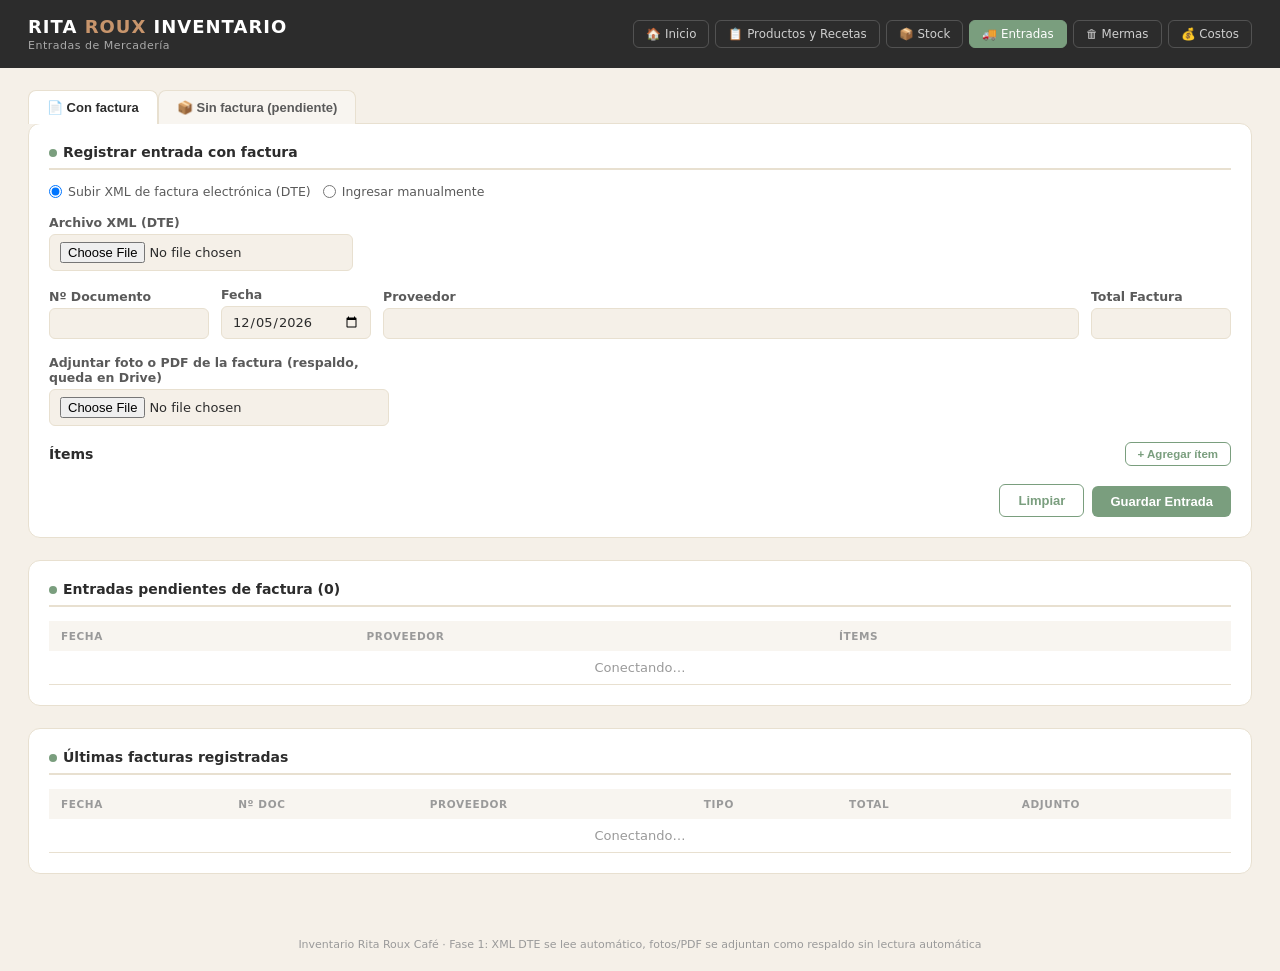
==== entradas.html @ f238949b "Add files via upload" ====
<!DOCTYPE html>
<html lang="es">
<head>
<meta charset="UTF-8">
<meta name="viewport" content="width=device-width, initial-scale=1.0">
<title>Entradas de Mercadería — Inventario Rita Roux</title>
<link rel="stylesheet" href="theme.css">
<style>
  .tabbtn { padding: 9px 18px; border-radius: 8px 8px 0 0; border: 1px solid var(--border); border-bottom: none; background: #f8f5f0; color: var(--mid); font-weight: 600; font-size: 13px; cursor: pointer; }
  .tabbtn.active { background: var(--card); color: var(--dark); }
  .item-row { display: flex; gap: 10px; align-items: flex-end; margin-bottom: 8px; flex-wrap: wrap; }
  .sin-match { background: #fff8e1; }
</style>
</head>
<body>

<header class="app-header">
  <div>
    <div class="logo">Rita <span>Roux</span> Inventario</div>
    <div class="subtitle">Entradas de Mercadería</div>
  </div>
  <div class="nav">
    <a href="inicio.html">🏠 Inicio</a>
    <a href="productos-recetas.html">📋 Productos y Recetas</a>
    <a href="stock.html">📦 Stock</a>
    <a href="entradas.html" class="cur">🚚 Entradas</a>
    <a href="mermas.html">🗑 Mermas</a>
    <a href="costos.html">💰 Costos</a>
  </div>
</header>

<div class="container">

  <div class="row" style="gap:0;margin-bottom:-1px">
    <button class="tabbtn active" id="tab-factura" onclick="cambiarTab('factura')">📄 Con factura</button>
    <button class="tabbtn" id="tab-pendiente" onclick="cambiarTab('pendiente')">📦 Sin factura (pendiente)</button>
  </div>

  <!-- ═══ CON FACTURA ═══ -->
  <div class="panel" id="panel-factura">
    <div class="panel-title"><span><span class="dot"></span><span id="titulo-factura">Registrar entrada con factura</span></span></div>

    <div class="info-box" id="info-asociando" style="display:none">
      Asociando factura a una entrada pendiente ya registrada — el stock de estos ítems <b>ya está sumado</b>, esto solo guarda el documento y corrige el costo si cambió.
    </div>

    <div class="row" style="margin-bottom:16px">
      <label style="display:flex;align-items:center;gap:6px;font-weight:400"><input type="radio" name="modoFactura" value="xml" checked onchange="cambiarModoFactura()" style="width:auto"> Subir XML de factura electrónica (DTE)</label>
      <label style="display:flex;align-items:center;gap:6px;font-weight:400"><input type="radio" name="modoFactura" value="manual" onchange="cambiarModoFactura()" style="width:auto"> Ingresar manualmente</label>
    </div>

    <div id="bloque-xml" class="row" style="margin-bottom:16px">
      <div class="field"><label>Archivo XML (DTE)</label><input type="file" id="f-xml" accept=".xml" onchange="onXmlSeleccionado(event)"></div>
      <span id="xml-status" style="font-size:12px;color:var(--mid)"></span>
    </div>

    <div class="row" style="margin-bottom:16px">
      <div class="field" style="width:160px"><label>Nº Documento</label><input type="text" id="f-numdoc"></div>
      <div class="field" style="width:150px"><label>Fecha</label><input type="date" id="f-fecha"></div>
      <div class="field" style="flex:1;min-width:200px"><label>Proveedor</label><input type="text" id="f-proveedor"></div>
      <div class="field" style="width:140px"><label>Total Factura</label><input type="number" id="f-total"></div>
    </div>

    <div class="field" id="bloque-adjunto" style="margin-bottom:16px;max-width:340px">
      <label>Adjuntar foto o PDF de la factura (respaldo, queda en Drive)</label>
      <input type="file" id="f-adjunto" accept="image/*,.pdf">
    </div>

    <div class="panel-title" style="border:none;padding:0;margin-bottom:10px">
      <span>Ítems</span>
      <button class="btn btn-sm btn-outline" onclick="agregarFilaFactura()">+ Agregar ítem</button>
    </div>
    <div id="filas-factura"></div>

    <div class="info-box warn" id="warn-sin-match" style="display:none">⚠ Hay ítems sin un ingrediente del sistema seleccionado (resaltados) — revísalos antes de guardar; si no existe el ingrediente, créalo primero en Productos y Recetas.</div>

    <div class="row" style="margin-top:18px;justify-content:flex-end;gap:8px">
      <button class="btn-outline btn" onclick="limpiarFormularioFactura()">Limpiar</button>
      <button class="btn" id="btn-guardar-factura" onclick="guardarFactura()">Guardar Entrada</button>
    </div>
  </div>

  <!-- ═══ SIN FACTURA / PENDIENTE ═══ -->
  <div class="panel" id="panel-pendiente" style="display:none">
    <div class="panel-title"><span><span class="dot"></span>Mercadería sin factura todavía</span></div>
    <div class="info-box">El stock se suma de inmediato. Cuando llegue la factura real, vuelve aquí abajo y usa "Asociar factura" en la lista de pendientes.</div>
    <div class="row" style="margin-bottom:16px">
      <div class="field" style="width:150px"><label>Fecha</label><input type="date" id="p-fecha"></div>
      <div class="field" style="flex:1;min-width:200px"><label>Proveedor (si se sabe)</label><input type="text" id="p-proveedor"></div>
    </div>
    <div class="panel-title" style="border:none;padding:0;margin-bottom:10px">
      <span>Ítems recibidos</span>
      <button class="btn btn-sm btn-outline" onclick="agregarFilaPendiente()">+ Agregar ítem</button>
    </div>
    <div id="filas-pendiente"></div>
    <div class="row" style="margin-top:18px;justify-content:flex-end">
      <button class="btn" onclick="guardarPendiente()">Registrar Entrada Pendiente</button>
    </div>
  </div>

  <div class="panel">
    <div class="panel-title"><span><span class="dot"></span>Entradas pendientes de factura (<span id="cnt-pend">0</span>)</span></div>
    <div class="tbl-wrap">
      <table class="tbl">
        <thead><tr><th>Fecha</th><th>Proveedor</th><th>Ítems</th><th></th></tr></thead>
        <tbody id="tbody-pend"><tr><td colspan="4" class="empty">Conectando…</td></tr></tbody>
      </table>
    </div>
  </div>

  <div class="panel">
    <div class="panel-title"><span><span class="dot"></span>Últimas facturas registradas</span></div>
    <div class="tbl-wrap">
      <table class="tbl">
        <thead><tr><th>Fecha</th><th>Nº Doc</th><th>Proveedor</th><th>Tipo</th><th class="num">Total</th><th>Adjunto</th></tr></thead>
        <tbody id="tbody-fact"><tr><td colspan="6" class="empty">Conectando…</td></tr></tbody>
      </table>
    </div>
  </div>
</div>

<datalist id="dl-ingredientes"></datalist>
<footer class="app-footer">Inventario Rita Roux Café · Fase 1: XML DTE se lee automático, fotos/PDF se adjuntan como respaldo sin lectura automática</footer>

<script src="gsheets.js"></script>
<script>
let INGREDIENTES = {};
let PENDIENTES = [];
let asociandoFila = null; // fila de EntradasPendientes que se está resolviendo (o null = entrada nueva)

window.addEventListener('DOMContentLoaded', () => {
  document.getElementById('f-fecha').value = new Date().toISOString().slice(0, 10);
  document.getElementById('p-fecha').value = new Date().toISOString().slice(0, 10);
  gsInit(onAuth);
});

async function onAuth() {
  await invInitSheet();
  INGREDIENTES = await invCargarIngredientes();
  llenarDatalist();
  agregarFilaFactura();
  agregarFilaPendiente();
  await cargarListas();
}

function llenarDatalist() {
  document.getElementById('dl-ingredientes').innerHTML = Object.values(INGREDIENTES).map(i => `<option value="${i.id}">${i.id} — ${i.nombre}</option>`).join('');
}

function cambiarTab(tab) {
  document.getElementById('panel-factura').style.display = tab === 'factura' ? 'block' : 'none';
  document.getElementById('panel-pendiente').style.display = tab === 'pendiente' ? 'block' : 'none';
  document.getElementById('tab-factura').classList.toggle('active', tab === 'factura');
  document.getElementById('tab-pendiente').classList.toggle('active', tab === 'pendiente');
}

function cambiarModoFactura() {
  const modo = document.querySelector('input[name=modoFactura]:checked').value;
  document.getElementById('bloque-xml').style.display = modo === 'xml' ? 'flex' : 'none';
}

// ─── Filas de ítems (factura) ────────────────────────────────────────────────
function agregarFilaFactura(item) {
  const div = document.createElement('div');
  div.className = 'item-row' + (item && item.sinMatch ? ' sin-match' : '');
  div.innerHTML = `
    <div class="field" style="width:150px"><label>Id Ingrediente</label><input class="it-id" list="dl-ingredientes" value="${item ? item.idIngrediente || '' : ''}" onchange="this.closest('.item-row').classList.remove('sin-match')"></div>
    <div class="field" style="flex:1;min-width:160px"><label>Nombre (factura)</label><input class="it-name" value="${item ? item.nombre || '' : ''}"></div>
    <div class="field" style="width:90px"><label>Cantidad</label><input class="it-qty" type="number" value="${item ? item.cantidad || '' : ''}"></div>
    <div class="field" style="width:75px"><label>Unidad</label><input class="it-unit" value="${item ? item.unidad || '' : ''}"></div>
    <div class="field" style="width:120px"><label>Costo Unitario</label><input class="it-costo" type="number" value="${item ? item.costoUnitario || '' : ''}"></div>
    <span class="tag-del" onclick="this.closest('.item-row').remove()">✕</span>
  `;
  document.getElementById('filas-factura').appendChild(div);
}

function agregarFilaPendiente(item) {
  const div = document.createElement('div');
  div.className = 'item-row';
  div.innerHTML = `
    <div class="field" style="width:150px"><label>Id Ingrediente</label><input class="pi-id" list="dl-ingredientes" value="${item ? item.idIngrediente || '' : ''}"></div>
    <div class="field" style="width:90px"><label>Cantidad</label><input class="pi-qty" type="number" value="${item ? item.cantidad || '' : ''}"></div>
    <div class="field" style="width:75px"><label>Unidad</label><input class="pi-unit" value="${item ? item.unidad || '' : ''}"></div>
    <div class="field" style="width:120px"><label>Costo estimado</label><input class="pi-costo" type="number" value="${item ? item.costoUnitario || '' : ''}"></div>
    <span class="tag-del" onclick="this.closest('.item-row').remove()">✕</span>
  `;
  document.getElementById('filas-pendiente').appendChild(div);
}

// ─── Lectura de XML DTE (factura electrónica chilena) ────────────────────────
function sugerirIngrediente(nombreProveedor) {
  const n = (nombreProveedor || '').toLowerCase().trim();
  if (!n) return null;
  for (const ing of Object.values(INGREDIENTES)) {
    const ni = ing.nombre.toLowerCase();
    if (n.includes(ni) || ni.includes(n)) return ing;
  }
  return null;
}

function parseDTE(xmlText) {
  const doc = new DOMParser().parseFromString(xmlText, 'text/xml');
  if (doc.getElementsByTagName('parsererror').length) throw new Error('El archivo no es un XML válido.');
  const txt = (el, tag) => { const n = el.getElementsByTagName(tag)[0]; return n ? n.textContent.trim() : ''; };

  const emisor = doc.getElementsByTagName('Emisor')[0] || doc;
  const idDoc = doc.getElementsByTagName('IdDoc')[0] || doc;
  const totales = doc.getElementsByTagName('Totales')[0] || doc;
  const detalles = Array.from(doc.getElementsByTagName('Detalle'));

  if (!detalles.length) throw new Error('No se encontraron ítems (<Detalle>) en el XML. ¿Es un DTE de factura/boleta?');

  return {
    proveedor: txt(emisor, 'RznSoc') || txt(emisor, 'RznSocRecep') || '',
    numeroDocumento: txt(idDoc, 'Folio') || '',
    fecha: txt(idDoc, 'FchEmis') || '',
    total: parseFloat(txt(totales, 'MntTotal')) || 0,
    items: detalles.map(d => ({
      nombre: txt(d, 'NmbItem'),
      cantidad: parseFloat(String(txt(d, 'QtyItem')).replace(',', '.')) || 0,
      unidad: txt(d, 'UnmdItem') || '',
      costoUnitario: parseFloat(String(txt(d, 'PrcItem')).replace(',', '.')) || 0,
    })),
  };
}

function onXmlSeleccionado(ev) {
  const file = ev.target.files[0];
  if (!file) return;
  const status = document.getElementById('xml-status');
  status.textContent = 'Leyendo…';
  const reader = new FileReader();
  reader.onload = () => {
    try {
      const dte = parseDTE(reader.result);
      document.getElementById('f-proveedor').value = dte.proveedor;
      document.getElementById('f-numdoc').value = dte.numeroDocumento;
      if (dte.fecha) document.getElementById('f-fecha').value = dte.fecha.slice(0, 10);
      document.getElementById('f-total').value = dte.total;
      document.getElementById('filas-factura').innerHTML = '';
      dte.items.forEach(it => {
        const sugerido = sugerirIngrediente(it.nombre);
        agregarFilaFactura({ idIngrediente: sugerido ? sugerido.id : '', nombre: it.nombre, cantidad: it.cantidad, unidad: it.unidad || (sugerido ? sugerido.unidad : ''), costoUnitario: it.costoUnitario, sinMatch: !sugerido });
      });
      revisarSinMatch();
      status.textContent = `✓ ${dte.items.length} ítems leídos — revisa el ingrediente de cada fila antes de guardar.`;
    } catch (e) {
      status.textContent = '⚠ ' + e.message;
    }
  };
  reader.readAsText(file);
}

function revisarSinMatch() {
  const hay = document.querySelectorAll('#filas-factura .sin-match').length > 0;
  document.getElementById('warn-sin-match').style.display = hay ? 'block' : 'none';
}

function limpiarFormularioFactura() {
  asociandoFila = null;
  document.getElementById('info-asociando').style.display = 'none';
  document.getElementById('titulo-factura').textContent = 'Registrar entrada con factura';
  document.getElementById('f-numdoc').value = '';
  document.getElementById('f-proveedor').value = '';
  document.getElementById('f-total').value = '';
  document.getElementById('f-xml').value = '';
  document.getElementById('f-adjunto').value = '';
  document.getElementById('xml-status').textContent = '';
  document.getElementById('filas-factura').innerHTML = '';
  agregarFilaFactura();
}

// ─── Guardar entrada con factura ──────────────────────────────────────────────
async function guardarFactura() {
  const items = Array.from(document.querySelectorAll('#filas-factura .item-row')).map(row => ({
    idIngrediente: row.querySelector('.it-id').value.trim(),
    nombre: row.querySelector('.it-name').value.trim(),
    cantidad: parseFloat(row.querySelector('.it-qty').value) || 0,
    unidad: row.querySelector('.it-unit').value.trim(),
    costoUnitario: parseFloat(row.querySelector('.it-costo').value) || 0,
  })).filter(i => i.cantidad > 0);

  if (!items.length) { alert('Agrega al menos un ítem con cantidad.'); return; }
  if (items.some(i => !i.idIngrediente)) { alert('Todos los ítems necesitan un Id de Ingrediente del sistema. Si no existe, créalo primero en Productos y Recetas.'); return; }

  const btn = document.getElementById('btn-guardar-factura');
  btn.disabled = true; btn.textContent = 'Guardando…';
  try {
    let urlAdjunto = '';
    const file = document.getElementById('f-adjunto').files[0];
    if (file) {
      urlAdjunto = await gsDriveUpload(file, file.name, 'Inventario Rita Roux - Facturas', file.type) || '';
    }

    const modo = document.querySelector('input[name=modoFactura]:checked').value;
    const factura = {
      id: invNuevoId('FAC'),
      numeroDocumento: document.getElementById('f-numdoc').value.trim(),
      fecha: document.getElementById('f-fecha').value,
      proveedor: document.getElementById('f-proveedor').value.trim(),
      tipo: modo === 'xml' ? 'XML DTE' : 'Manual',
      total: parseFloat(document.getElementById('f-total').value) || 0,
      estado: 'Registrada',
      urlAdjunto,
      items,
    };
    await invAgregarFactura(factura);

    // Si NO se está asociando una entrada pendiente, esto es mercadería nueva:
    // hay que sumar el stock ahora. Si SÍ se está asociando, el stock ya se
    // sumó cuando se registró como pendiente — solo se guarda el documento.
    if (asociandoFila === null) {
      await invAgregarMovimientos(items.map(i => ({
        fecha: new Date().toISOString(), tipo: MOV.ENTRADA, idIngrediente: i.idIngrediente, nombreIngrediente: i.nombre,
        cantidad: Math.abs(i.cantidad), unidad: i.unidad, costoUnitario: i.costoUnitario,
        referencia: `Factura ${factura.numeroDocumento || factura.id}`, usuario: '', comentario: factura.proveedor,
      })));
    } else {
      await invResolverEntradaPendiente(asociandoFila, factura.id);
    }

    // Costo actual del ingrediente = último costo de compra registrado
    for (const i of items) {
      const ing = INGREDIENTES[i.idIngrediente];
      if (ing && i.costoUnitario) { ing.costoActual = i.costoUnitario; ing.proveedor = factura.proveedor || ing.proveedor; await invGuardarIngrediente(ing); }
    }

    limpiarFormularioFactura();
    await cargarListas();
    alert('Entrada registrada correctamente.');
  } catch (e) {
    alert('Error al guardar: ' + e.message);
  } finally {
    btn.disabled = false; btn.textContent = 'Guardar Entrada';
  }
}

// ─── Guardar entrada sin factura (pendiente) ─────────────────────────────────
async function guardarPendiente() {
  const items = Array.from(document.querySelectorAll('#filas-pendiente .item-row')).map(row => ({
    idIngrediente: row.querySelector('.pi-id').value.trim(),
    cantidad: parseFloat(row.querySelector('.pi-qty').value) || 0,
    unidad: row.querySelector('.pi-unit').value.trim(),
    costoUnitario: parseFloat(row.querySelector('.pi-costo').value) || 0,
  })).filter(i => i.idIngrediente && i.cantidad > 0);

  if (!items.length) { alert('Agrega al menos un ítem válido (ingrediente + cantidad).'); return; }

  const fecha = document.getElementById('p-fecha').value;
  const proveedor = document.getElementById('p-proveedor').value.trim();
  const id = invNuevoId('PEND');

  await invAgregarEntradaPendiente({ id, fecha, proveedor, items });
  await invAgregarMovimientos(items.map(i => ({
    fecha: new Date().toISOString(), tipo: MOV.ENTRADA, idIngrediente: i.idIngrediente,
    nombreIngrediente: (INGREDIENTES[i.idIngrediente] || {}).nombre || i.idIngrediente,
    cantidad: Math.abs(i.cantidad), unidad: i.unidad, costoUnitario: i.costoUnitario,
    referencia: `Pendiente factura ${id}`, usuario: '', comentario: proveedor,
  })));

  document.getElementById('filas-pendiente').innerHTML = '';
  agregarFilaPendiente();
  document.getElementById('p-proveedor').value = '';
  await cargarListas();
  alert('Entrada pendiente registrada — el stock ya quedó actualizado.');
}

function asociarFactura(fila) {
  const pend = PENDIENTES.find(p => p.fila === fila);
  if (!pend) return;
  asociandoFila = fila;
  cambiarTab('factura');
  document.getElementById('info-asociando').style.display = 'block';
  document.getElementById('titulo-factura').textContent = `Asociar factura a entrada pendiente del ${pend.fecha}`;
  document.getElementById('f-proveedor').value = pend.proveedor || '';
  document.getElementById('filas-factura').innerHTML = '';
  pend.items.forEach(i => agregarFilaFactura({ idIngrediente: i.idIngrediente, nombre: (INGREDIENTES[i.idIngrediente] || {}).nombre || '', cantidad: i.cantidad, unidad: i.unidad, costoUnitario: i.costoUnitario }));
  window.scrollTo({ top: 0, behavior: 'smooth' });
}

// ─── Listas (pendientes + facturas recientes) ────────────────────────────────
async function cargarListas() {
  PENDIENTES = (await invCargarEntradasPendientes()).filter(p => p.estado === 'Pendiente');
  document.getElementById('cnt-pend').textContent = PENDIENTES.length;
  document.getElementById('tbody-pend').innerHTML = PENDIENTES.map(p => `
    <tr>
      <td>${p.fecha}</td><td>${p.proveedor || '—'}</td>
      <td>${p.items.map(i => `${(INGREDIENTES[i.idIngrediente] || {}).nombre || i.idIngrediente} (${i.cantidad})`).join(', ')}</td>
      <td><button class="btn btn-sm" onclick="asociarFactura(${p.fila})">Asociar factura</button></td>
    </tr>`).join('') || '<tr><td colspan="4" class="empty">No hay entradas pendientes de factura.</td></tr>';

  const facturas = (await invCargarFacturas()).slice(-15).reverse();
  document.getElementById('tbody-fact').innerHTML = facturas.map(f => `
    <tr>
      <td>${f.fecha}</td><td>${f.numeroDocumento || '—'}</td><td>${f.proveedor}</td><td><span class="pill mid">${f.tipo}</span></td>
      <td class="num">$ ${Math.round(f.total).toLocaleString('es-CL')}</td>
      <td>${f.urlAdjunto ? `<a href="${f.urlAdjunto}" target="_blank">Ver</a>` : '—'}</td>
    </tr>`).join('') || '<tr><td colspan="6" class="empty">Sin facturas registradas todavía.</td></tr>';
}
</script>
</body>
</html>
---- theme.css ----
/* ════════════════════════════════════════════════════════
   Rita Roux — Inventario · Paleta compartida
   Misma identidad visual que Reportes Toteat (sage/cream)
   ════════════════════════════════════════════════════════ */
:root {
  --sage: #7a9e7e; --sage-dark: #5e7e62; --cream: #f5f0e8; --dark: #2c2c2c; --mid: #5a5a5a;
  --light: #9a9a9a; --card: #ffffff; --border: #e8e0d0;
  --green: #4caf7d; --yellow: #f0a500; --red: #e05252; --accent: #c8956c;
}

* { box-sizing: border-box; margin: 0; padding: 0; }

body { font-family: 'Segoe UI', system-ui, sans-serif; background: var(--cream); color: var(--dark); }

header.app-header {
  background: var(--dark); color: #fff; padding: 16px 28px;
  display: flex; align-items: center; justify-content: space-between; flex-wrap: wrap; gap: 10px;
}
.logo { font-size: 18px; font-weight: 700; letter-spacing: 1px; text-transform: uppercase; }
.logo span { color: var(--accent); }
.subtitle { font-size: 11px; color: #aaa; letter-spacing: .5px; margin-top: 2px; }

.nav { display: flex; gap: 6px; flex-wrap: wrap; }
.nav a { color: #cfcfcf; text-decoration: none; font-size: .74rem; border: 1px solid rgba(255,255,255,.18); padding: 6px 12px; border-radius: 6px; white-space: nowrap; }
.nav a:hover { background: rgba(255,255,255,.08); }
.nav a.cur { background: var(--sage); color: #fff; border-color: var(--sage); }

.container { max-width: 1340px; margin: 0 auto; padding: 22px 28px; }

.cards { display: grid; grid-template-columns: repeat(auto-fit, minmax(170px,1fr)); gap: 14px; margin-bottom: 24px; }
.card { background: var(--card); border: 1px solid var(--border); border-radius: 12px; padding: 18px; box-shadow: 0 1px 4px rgba(0,0,0,.04); }
.card .label { font-size: 11px; text-transform: uppercase; letter-spacing: .8px; color: var(--light); margin-bottom: 6px; }
.card .value { font-size: 22px; font-weight: 700; }
.card .sub { font-size: 11px; color: var(--light); margin-top: 4px; }
.card.warn { border-left: 4px solid var(--yellow); }
.card.bad  { border-left: 4px solid var(--red); }
.card.good { border-left: 4px solid var(--green); }
.card.accent { border-left: 4px solid var(--sage); }

.panel { background: var(--card); border: 1px solid var(--border); border-radius: 12px; padding: 20px; margin-bottom: 22px; }
.panel-title { font-size: 14px; font-weight: 700; margin-bottom: 14px; padding-bottom: 8px; border-bottom: 2px solid var(--border); display: flex; align-items: center; justify-content: space-between; gap: 10px; flex-wrap: wrap; }
.panel-title .dot { width: 8px; height: 8px; border-radius: 50%; background: var(--sage); display: inline-block; margin-right: 6px; }

table.tbl { width: 100%; border-collapse: collapse; font-size: 13px; }
.tbl thead th { background: #f8f5f0; text-align: left; padding: 9px 12px; font-size: 10.5px; text-transform: uppercase; letter-spacing: .6px; color: var(--light); white-space: nowrap; }
.tbl tbody td { padding: 9px 12px; border-bottom: 1px solid var(--border); vertical-align: middle; }
.tbl tbody tr:hover { background: #faf7f2; }
.num { text-align: right; font-variant-numeric: tabular-nums; }
.tbl-wrap { overflow-x: auto; }

.btn { background: var(--sage); color: #fff; border: none; border-radius: 6px; padding: 8px 18px; font-size: 13px; font-weight: 600; cursor: pointer; }
.btn:hover { background: var(--sage-dark); }
.btn:disabled { background: #ccc; cursor: not-allowed; }
.btn-sm { font-size: 11.5px; padding: 5px 12px; }
.btn-outline { background: transparent; color: var(--sage); border: 1px solid var(--sage); }
.btn-outline:hover { background: #f0f5f0; }
.btn-danger { background: var(--red); }
.btn-danger:hover { background: #c03d3d; }

input, select, textarea {
  border: 1px solid var(--border); border-radius: 6px; padding: 7px 10px;
  font-size: 13px; color: var(--dark); background: var(--cream); font-family: inherit;
}
label { font-size: 12.5px; color: var(--mid); font-weight: 600; }
.field { display: flex; flex-direction: column; gap: 4px; }
.row { display: flex; gap: 12px; flex-wrap: wrap; align-items: flex-end; }

.pill { display: inline-block; padding: 2px 9px; border-radius: 10px; font-size: 11px; font-weight: 700; white-space: nowrap; }
.pill.ok   { background: #e8f5ee; color: #2e7d52; }
.pill.warn { background: #fff8e1; color: #b07a00; }
.pill.bad  { background: #fdecea; color: #b03030; }
.pill.mid  { background: #eef0f3; color: #555; }

.modal-overlay { display: none; position: fixed; inset: 0; background: rgba(0,0,0,.45); z-index: 1000; align-items: center; justify-content: center; padding: 20px; }
.modal-overlay.open { display: flex; }
.modal { background: #fff; border-radius: 16px; max-width: 640px; width: 100%; max-height: 88vh; overflow-y: auto; box-shadow: 0 20px 60px rgba(0,0,0,.2); }
.modal.wide { max-width: 880px; }
.modal-header { padding: 18px 22px 14px; border-bottom: 1px solid var(--border); display: flex; justify-content: space-between; align-items: flex-start; position: sticky; top: 0; background: #fff; z-index: 1; }
.modal-header h3 { font-size: 16px; font-weight: 700; }
.modal-body { padding: 18px 22px; }
.close-btn { background: none; border: none; font-size: 22px; cursor: pointer; color: var(--light); }

.info-box { background: #fff; border: 1px solid var(--border); border-radius: 10px; padding: 12px 16px; margin-bottom: 18px; font-size: .78rem; color: var(--mid); line-height: 1.6; }
.info-box b { color: var(--dark); }
.info-box.warn { background: #fff8e1; border-color: #f0d98a; }

.toast { position: fixed; bottom: 20px; right: 20px; background: var(--dark); color: #fff; padding: 12px 18px; border-radius: 8px; font-size: 13px; z-index: 2000; box-shadow: 0 6px 20px rgba(0,0,0,.2); max-width: 360px; }

footer.app-footer { text-align: center; padding: 20px; font-size: 11px; color: var(--light); }

.empty { text-align: center; padding: 24px; color: var(--light); font-size: 13px; }
.tag-del { color: var(--red); cursor: pointer; font-size: 13px; }
.tag-del:hover { text-decoration: underline; }
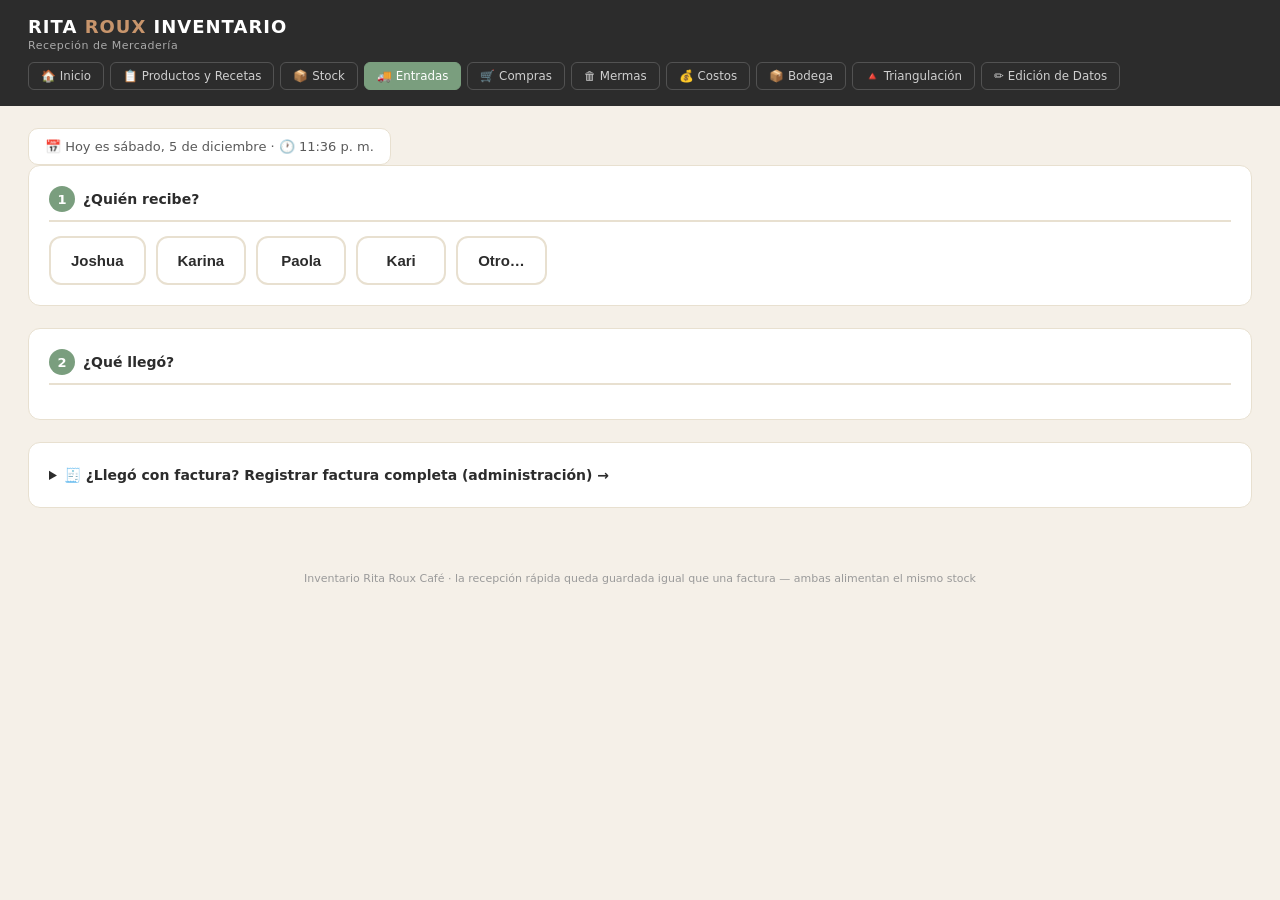
==== commit 22f5bc11: "Add files via upload Actualización general del sistema" ====
--- a/entradas.html
+++ b/entradas.html
@@ -3,13 +3,16 @@
 <head>
 <meta charset="UTF-8">
 <meta name="viewport" content="width=device-width, initial-scale=1.0">
-<title>Entradas de Mercadería — Inventario Rita Roux</title>
+<title>Recepción de Mercadería — Inventario Rita Roux</title>
 <link rel="stylesheet" href="theme.css">
 <style>
   .tabbtn { padding: 9px 18px; border-radius: 8px 8px 0 0; border: 1px solid var(--border); border-bottom: none; background: #f8f5f0; color: var(--mid); font-weight: 600; font-size: 13px; cursor: pointer; }
   .tabbtn.active { background: var(--card); color: var(--dark); }
   .item-row { display: flex; gap: 10px; align-items: flex-end; margin-bottom: 8px; flex-wrap: wrap; }
   .sin-match { background: #fff8e1; }
+  details.panel summary { cursor: pointer; font-weight: 700; font-size: 14px; padding: 4px 0; }
+  details.panel summary::-webkit-details-marker { color: var(--sage); }
+  .paso-num { display: inline-flex; align-items: center; justify-content: center; width: 26px; height: 26px; border-radius: 50%; background: var(--sage); color: #fff; font-size: 13px; font-weight: 700; margin-right: 8px; }
 </style>
 </head>
 <body>
@@ -17,120 +20,187 @@
 <header class="app-header">
   <div>
     <div class="logo">Rita <span>Roux</span> Inventario</div>
-    <div class="subtitle">Entradas de Mercadería</div>
+    <div class="subtitle">Recepción de Mercadería</div>
   </div>
   <div class="nav">
     <a href="inicio.html">🏠 Inicio</a>
     <a href="productos-recetas.html">📋 Productos y Recetas</a>
     <a href="stock.html">📦 Stock</a>
     <a href="entradas.html" class="cur">🚚 Entradas</a>
+    <a href="lista-compras.html">🛒 Compras</a>
     <a href="mermas.html">🗑 Mermas</a>
     <a href="costos.html">💰 Costos</a>
+    <a href="estacion.html">📦 Bodega</a>
+    <a href="triangulacion.html">🔺 Triangulación</a>
+    <a href="edicion-datos.html">✏️ Edición de Datos</a>
   </div>
 </header>
 
 <div class="container">
 
-  <div class="row" style="gap:0;margin-bottom:-1px">
-    <button class="tabbtn active" id="tab-factura" onclick="cambiarTab('factura')">📄 Con factura</button>
-    <button class="tabbtn" id="tab-pendiente" onclick="cambiarTab('pendiente')">📦 Sin factura (pendiente)</button>
+  <div class="now-clock" id="reloj-actual">—</div>
+
+  <!-- ═══ PASO 1: ¿QUIÉN RECIBE? ═══ -->
+  <div class="panel">
+    <div class="panel-title"><span><span class="paso-num">1</span>¿Quién recibe?</span></div>
+    <div class="tap-row" id="tap-personas">
+      <button type="button" class="tap-btn" data-p="Joshua">Joshua</button>
+      <button type="button" class="tap-btn" data-p="Karina">Karina</button>
+      <button type="button" class="tap-btn" data-p="Paola">Paola</button>
+      <button type="button" class="tap-btn" data-p="Kari">Kari</button>
+      <button type="button" class="tap-btn" data-p="__otro__">Otro…</button>
+    </div>
+    <input type="text" id="persona-otro" placeholder="Nombre de quién recibe" style="display:none;margin-top:10px;width:100%;max-width:320px">
   </div>
 
-  <!-- ═══ CON FACTURA ═══ -->
-  <div class="panel" id="panel-factura">
-    <div class="panel-title"><span><span class="dot"></span><span id="titulo-factura">Registrar entrada con factura</span></span></div>
-
-    <div class="info-box" id="info-asociando" style="display:none">
-      Asociando factura a una entrada pendiente ya registrada — el stock de estos ítems <b>ya está sumado</b>, esto solo guarda el documento y corrige el costo si cambió.
-    </div>
-
-    <div class="row" style="margin-bottom:16px">
-      <label style="display:flex;align-items:center;gap:6px;font-weight:400"><input type="radio" name="modoFactura" value="xml" checked onchange="cambiarModoFactura()" style="width:auto"> Subir XML de factura electrónica (DTE)</label>
-      <label style="display:flex;align-items:center;gap:6px;font-weight:400"><input type="radio" name="modoFactura" value="manual" onchange="cambiarModoFactura()" style="width:auto"> Ingresar manualmente</label>
-    </div>
-
-    <div id="bloque-xml" class="row" style="margin-bottom:16px">
-      <div class="field"><label>Archivo XML (DTE)</label><input type="file" id="f-xml" accept=".xml" onchange="onXmlSeleccionado(event)"></div>
-      <span id="xml-status" style="font-size:12px;color:var(--mid)"></span>
-    </div>
-
-    <div class="row" style="margin-bottom:16px">
-      <div class="field" style="width:160px"><label>Nº Documento</label><input type="text" id="f-numdoc"></div>
-      <div class="field" style="width:150px"><label>Fecha</label><input type="date" id="f-fecha"></div>
-      <div class="field" style="flex:1;min-width:200px"><label>Proveedor</label><input type="text" id="f-proveedor"></div>
-      <div class="field" style="width:140px"><label>Total Factura</label><input type="number" id="f-total"></div>
-    </div>
-
-    <div class="field" id="bloque-adjunto" style="margin-bottom:16px;max-width:340px">
-      <label>Adjuntar foto o PDF de la factura (respaldo, queda en Drive)</label>
-      <input type="file" id="f-adjunto" accept="image/*,.pdf">
-    </div>
-
-    <div class="panel-title" style="border:none;padding:0;margin-bottom:10px">
-      <span>Ítems</span>
-      <button class="btn btn-sm btn-outline" onclick="agregarFilaFactura()">+ Agregar ítem</button>
-    </div>
-    <div id="filas-factura"></div>
-
-    <div class="info-box warn" id="warn-sin-match" style="display:none">⚠ Hay ítems sin un ingrediente del sistema seleccionado (resaltados) — revísalos antes de guardar; si no existe el ingrediente, créalo primero en Productos y Recetas.</div>
-
-    <div class="row" style="margin-top:18px;justify-content:flex-end;gap:8px">
-      <button class="btn-outline btn" onclick="limpiarFormularioFactura()">Limpiar</button>
-      <button class="btn" id="btn-guardar-factura" onclick="guardarFactura()">Guardar Entrada</button>
+  <!-- ═══ PASO 2: ¿QUÉ LLEGÓ? ═══ -->
+  <div class="panel">
+    <div class="panel-title"><span><span class="paso-num">2</span>¿Qué llegó?</span></div>
+    <div id="picker-recepcion"></div>
+
+    <div id="qty-area" style="display:none;margin-top:18px;padding-top:16px;border-top:1px solid var(--border)">
+      <div style="margin-bottom:10px;font-weight:700;font-size:16px" id="qty-ing-nombre"></div>
+      <div class="qty-stepper">
+        <button type="button" onclick="cambiarCantidad(-1)">−</button>
+        <input type="number" id="qty-input" value="1" step="any">
+        <button type="button" onclick="cambiarCantidad(1)">+</button>
+        <span id="qty-unidad" style="font-size:16px;color:var(--mid);font-weight:600"></span>
+      </div>
+      <button type="button" class="btn big-btn" style="margin-top:18px" onclick="registrarRecepcion()">✓ Registrar Entrada</button>
     </div>
   </div>
 
-  <!-- ═══ SIN FACTURA / PENDIENTE ═══ -->
-  <div class="panel" id="panel-pendiente" style="display:none">
-    <div class="panel-title"><span><span class="dot"></span>Mercadería sin factura todavía</span></div>
-    <div class="info-box">El stock se suma de inmediato. Cuando llegue la factura real, vuelve aquí abajo y usa "Asociar factura" en la lista de pendientes.</div>
-    <div class="row" style="margin-bottom:16px">
-      <div class="field" style="width:150px"><label>Fecha</label><input type="date" id="p-fecha"></div>
-      <div class="field" style="flex:1;min-width:200px"><label>Proveedor (si se sabe)</label><input type="text" id="p-proveedor"></div>
+  <!-- ═══ HOY YA REGISTRASTE ═══ -->
+  <div class="panel" id="panel-historial-hoy" style="display:none">
+    <div class="panel-title"><span><span class="dot"></span>Ya registraste hoy</span></div>
+    <div id="lista-historial-hoy"></div>
+  </div>
+
+  <!-- ═══ SECCIÓN SECUNDARIA: FACTURAS (administración) ═══ -->
+  <details class="panel">
+    <summary>🧾 ¿Llegó con factura? Registrar factura completa (administración) →</summary>
+    <div style="margin-top:18px">
+
+      <div class="row" style="gap:0;margin-bottom:-1px">
+        <button class="tabbtn active" id="tab-factura" onclick="cambiarTab('factura')">📄 Con factura</button>
+        <button class="tabbtn" id="tab-pendiente" onclick="cambiarTab('pendiente')">📦 Sin factura (pendiente)</button>
+      </div>
+
+      <div class="panel" id="panel-factura" style="border-top-left-radius:0">
+        <div class="panel-title"><span><span class="dot"></span><span id="titulo-factura">Registrar entrada con factura</span></span></div>
+
+        <div class="info-box" id="info-asociando" style="display:none">
+          Asociando factura a una entrada pendiente ya registrada — el stock de estos ítems <b>ya está sumado</b>, esto solo guarda el documento y corrige el costo si cambió.
+        </div>
+
+        <div class="row" style="margin-bottom:16px">
+          <label style="display:flex;align-items:center;gap:6px;font-weight:400"><input type="radio" name="modoFactura" value="xml" checked onchange="cambiarModoFactura()" style="width:auto"> Subir XML de factura electrónica (DTE)</label>
+          <label style="display:flex;align-items:center;gap:6px;font-weight:400"><input type="radio" name="modoFactura" value="manual" onchange="cambiarModoFactura()" style="width:auto"> Ingresar manualmente</label>
+        </div>
+
+        <div id="bloque-xml" class="row" style="margin-bottom:16px">
+          <div class="field"><label>Archivo XML (DTE)</label><input type="file" id="f-xml" accept=".xml" onchange="onXmlSeleccionado(event)"></div>
+          <span id="xml-status" style="font-size:12px;color:var(--mid)"></span>
+        </div>
+
+        <div class="row" style="margin-bottom:16px">
+          <div class="field" style="width:160px"><label>Nº Documento</label><input type="text" id="f-numdoc"></div>
+          <div class="field" style="width:150px"><label>Fecha</label><input type="date" id="f-fecha"></div>
+          <div class="field" style="flex:1;min-width:200px"><label>Proveedor</label><input type="text" id="f-proveedor"></div>
+          <div class="field" style="width:140px"><label>Total Factura</label><input type="number" id="f-total"></div>
+        </div>
+
+        <div class="field" id="bloque-adjunto" style="margin-bottom:16px;max-width:340px">
+          <label>Adjuntar foto o PDF de la factura (respaldo, queda en Drive)</label>
+          <input type="file" id="f-adjunto" accept="image/*,.pdf">
+        </div>
+
+        <div class="panel-title" style="border:none;padding:0;margin-bottom:10px">
+          <span>Ítems</span>
+          <button class="btn btn-sm btn-outline" onclick="agregarFilaFactura()">+ Agregar ítem</button>
+        </div>
+        <div id="filas-factura"></div>
+
+        <div class="info-box warn" id="warn-sin-match" style="display:none">⚠ Hay ítems sin un ingrediente del sistema seleccionado (resaltados) — revísalos antes de guardar; si no existe el ingrediente, créalo primero en Productos y Recetas.</div>
+
+        <div class="row" style="margin-top:18px;justify-content:flex-end;gap:8px">
+          <button class="btn-outline btn" onclick="limpiarFormularioFactura()">Limpiar</button>
+          <button class="btn" id="btn-guardar-factura" onclick="guardarFactura()">Guardar Entrada</button>
+        </div>
+      </div>
+
+      <div class="panel" id="panel-pendiente" style="display:none">
+        <div class="panel-title"><span><span class="dot"></span>Mercadería sin factura todavía</span></div>
+        <div class="info-box">El stock se suma de inmediato. Cuando llegue la factura real, vuelve aquí abajo y usa "Asociar factura" en la lista de pendientes.</div>
+        <div class="row" style="margin-bottom:16px">
+          <div class="field" style="width:150px"><label>Fecha</label><input type="date" id="p-fecha"></div>
+          <div class="field" style="flex:1;min-width:200px"><label>Proveedor (si se sabe)</label><input type="text" id="p-proveedor"></div>
+        </div>
+        <div class="panel-title" style="border:none;padding:0;margin-bottom:10px">
+          <span>Ítems recibidos</span>
+          <button class="btn btn-sm btn-outline" onclick="agregarFilaPendiente()">+ Agregar ítem</button>
+        </div>
+        <div id="filas-pendiente"></div>
+        <div class="row" style="margin-top:18px;justify-content:flex-end">
+          <button class="btn" onclick="guardarPendiente()">Registrar Entrada Pendiente</button>
+        </div>
+      </div>
+
+      <div class="panel">
+        <div class="panel-title"><span><span class="dot"></span>Entradas pendientes de factura (<span id="cnt-pend">0</span>)</span></div>
+        <div class="tbl-wrap">
+          <table class="tbl">
+            <thead><tr><th>Fecha</th><th>Proveedor</th><th>Ítems</th><th></th></tr></thead>
+            <tbody id="tbody-pend"><tr><td colspan="4" class="empty">Conectando…</td></tr></tbody>
+          </table>
+        </div>
+      </div>
+
+      <div class="panel">
+        <div class="panel-title"><span><span class="dot"></span>Últimas facturas registradas</span></div>
+        <div class="tbl-wrap">
+          <table class="tbl">
+            <thead><tr><th>Fecha</th><th>Nº Doc</th><th>Proveedor</th><th>Tipo</th><th class="num">Total</th><th>Adjunto</th></tr></thead>
+            <tbody id="tbody-fact"><tr><td colspan="6" class="empty">Conectando…</td></tr></tbody>
+          </table>
+        </div>
+      </div>
     </div>
-    <div class="panel-title" style="border:none;padding:0;margin-bottom:10px">
-      <span>Ítems recibidos</span>
-      <button class="btn btn-sm btn-outline" onclick="agregarFilaPendiente()">+ Agregar ítem</button>
-    </div>
-    <div id="filas-pendiente"></div>
-    <div class="row" style="margin-top:18px;justify-content:flex-end">
-      <button class="btn" onclick="guardarPendiente()">Registrar Entrada Pendiente</button>
-    </div>
-  </div>
-
-  <div class="panel">
-    <div class="panel-title"><span><span class="dot"></span>Entradas pendientes de factura (<span id="cnt-pend">0</span>)</span></div>
-    <div class="tbl-wrap">
-      <table class="tbl">
-        <thead><tr><th>Fecha</th><th>Proveedor</th><th>Ítems</th><th></th></tr></thead>
-        <tbody id="tbody-pend"><tr><td colspan="4" class="empty">Conectando…</td></tr></tbody>
-      </table>
-    </div>
-  </div>
-
-  <div class="panel">
-    <div class="panel-title"><span><span class="dot"></span>Últimas facturas registradas</span></div>
-    <div class="tbl-wrap">
-      <table class="tbl">
-        <thead><tr><th>Fecha</th><th>Nº Doc</th><th>Proveedor</th><th>Tipo</th><th class="num">Total</th><th>Adjunto</th></tr></thead>
-        <tbody id="tbody-fact"><tr><td colspan="6" class="empty">Conectando…</td></tr></tbody>
-      </table>
-    </div>
-  </div>
+  </details>
 </div>
 
 <datalist id="dl-ingredientes"></datalist>
-<footer class="app-footer">Inventario Rita Roux Café · Fase 1: XML DTE se lee automático, fotos/PDF se adjuntan como respaldo sin lectura automática</footer>
+<footer class="app-footer">Inventario Rita Roux Café · la recepción rápida queda guardada igual que una factura — ambas alimentan el mismo stock</footer>
 
 <script src="gsheets.js"></script>
+<script src="picker.js"></script>
 <script>
 let INGREDIENTES = {};
 let PENDIENTES = [];
 let asociandoFila = null; // fila de EntradasPendientes que se está resolviendo (o null = entrada nueva)
 
+// ─── Reloj (fecha/hora siempre actual, no editable) ──────────────────────────
+function actualizarReloj() {
+  const ahora = new Date();
+  const fecha = ahora.toLocaleDateString('es-CL', { weekday: 'long', day: 'numeric', month: 'long' });
+  const hora  = ahora.toLocaleTimeString('es-CL', { hour: '2-digit', minute: '2-digit' });
+  document.getElementById('reloj-actual').textContent = `📅 Hoy es ${fecha} · 🕐 ${hora}`;
+}
+
 window.addEventListener('DOMContentLoaded', () => {
+  actualizarReloj();
+  setInterval(actualizarReloj, 30000);
   document.getElementById('f-fecha').value = new Date().toISOString().slice(0, 10);
   document.getElementById('p-fecha').value = new Date().toISOString().slice(0, 10);
+
+  document.querySelectorAll('#tap-personas .tap-btn').forEach(b => b.onclick = () => {
+    document.querySelectorAll('#tap-personas .tap-btn').forEach(x => x.classList.remove('active'));
+    b.classList.add('active');
+    const otro = document.getElementById('persona-otro');
+    if (b.dataset.p === '__otro__') { otro.style.display = 'block'; otro.focus(); }
+    else { otro.style.display = 'none'; }
+  });
+
   gsInit(onAuth);
 });
 
@@ -138,6 +208,7 @@
   await invInitSheet();
   INGREDIENTES = await invCargarIngredientes();
   llenarDatalist();
+  pickerRecepcion = crearPickerIngredientes(document.getElementById('picker-recepcion'), INGREDIENTES, onIngredienteElegido);
   agregarFilaFactura();
   agregarFilaPendiente();
   await cargarListas();
@@ -147,6 +218,79 @@
   document.getElementById('dl-ingredientes').innerHTML = Object.values(INGREDIENTES).map(i => `<option value="${i.id}">${i.id} — ${i.nombre}</option>`).join('');
 }
 
+// ─── Flujo simple de recepción ────────────────────────────────────────────────
+let pickerRecepcion = null;
+let ingredienteSeleccionado = null;
+let historialHoy = [];
+
+function obtenerPersona() {
+  const activo = document.querySelector('#tap-personas .tap-btn.active');
+  if (!activo) return '';
+  if (activo.dataset.p === '__otro__') return document.getElementById('persona-otro').value.trim();
+  return activo.dataset.p;
+}
+
+function onIngredienteElegido(ing) {
+  ingredienteSeleccionado = ing;
+  document.getElementById('qty-area').style.display = 'block';
+  document.getElementById('qty-ing-nombre').textContent = `${ing.nombre}`;
+  document.getElementById('qty-unidad').textContent = ing.unidad;
+  document.getElementById('qty-input').value = 1;
+  document.getElementById('qty-area').scrollIntoView({ behavior: 'smooth', block: 'nearest' });
+}
+
+function cambiarCantidad(delta) {
+  const input = document.getElementById('qty-input');
+  const v = Math.max(0, (parseFloat(input.value) || 0) + delta);
+  input.value = v;
+}
+
+async function registrarRecepcion() {
+  const persona = obtenerPersona();
+  if (!persona) { alert('Indica quién recibió la mercadería (toca un nombre arriba).'); return; }
+  if (!ingredienteSeleccionado) { alert('Elige un producto de la lista.'); return; }
+  const cantidad = parseFloat(document.getElementById('qty-input').value);
+  if (!cantidad || cantidad <= 0) { alert('Ingresa una cantidad mayor a 0.'); return; }
+
+  const ing = ingredienteSeleccionado;
+  const ahora = new Date();
+  await invAgregarMovimientos([{
+    fecha: ahora.toISOString(), tipo: MOV.ENTRADA, idIngrediente: ing.id, nombreIngrediente: ing.nombre,
+    cantidad: Math.abs(cantidad), unidad: ing.unidad, costoUnitario: ing.costoActual || '',
+    referencia: 'Recepción en persona', usuario: persona, comentario: '',
+  }]);
+
+  historialHoy.unshift({ id: ing.id, nombre: ing.nombre, unidad: ing.unidad, costoActual: ing.costoActual, cantidad, persona, hora: ahora.toLocaleTimeString('es-CL', { hour: '2-digit', minute: '2-digit' }) });
+  renderHistorialHoy();
+
+  pickerRecepcion.limpiarSeleccion();
+  ingredienteSeleccionado = null;
+  document.getElementById('qty-area').style.display = 'none';
+}
+
+function renderHistorialHoy() {
+  document.getElementById('panel-historial-hoy').style.display = historialHoy.length ? 'block' : 'none';
+  document.getElementById('lista-historial-hoy').innerHTML = historialHoy.map((h, i) => `
+    <div style="display:flex;justify-content:space-between;align-items:center;padding:10px 0;border-bottom:1px solid var(--border)">
+      <div><b>${h.nombre}</b> — ${h.cantidad} ${h.unidad} <span style="color:var(--light);font-size:12px">· ${h.hora} · recibió ${h.persona}</span></div>
+      ${i === 0 ? `<button type="button" class="btn-sm btn-outline btn" onclick="deshacerUltimo()">Deshacer</button>` : ''}
+    </div>`).join('');
+}
+
+async function deshacerUltimo() {
+  if (!historialHoy.length) return;
+  const u = historialHoy[0];
+  if (!confirm(`¿Deshacer el registro de "${u.nombre}" (${u.cantidad} ${u.unidad})?`)) return;
+  await invAgregarMovimientos([{
+    fecha: new Date().toISOString(), tipo: MOV.ENTRADA, idIngrediente: u.id, nombreIngrediente: u.nombre,
+    cantidad: -Math.abs(u.cantidad), unidad: u.unidad, costoUnitario: u.costoActual || '',
+    referencia: 'Corrección — deshacer registro', usuario: u.persona, comentario: 'Anulado por error de registro',
+  }]);
+  historialHoy.shift();
+  renderHistorialHoy();
+}
+
+// ─── Sección secundaria: Facturas (administración) — sin cambios de fondo ───
 function cambiarTab(tab) {
   document.getElementById('panel-factura').style.display = tab === 'factura' ? 'block' : 'none';
   document.getElementById('panel-pendiente').style.display = tab === 'pendiente' ? 'block' : 'none';
@@ -159,7 +303,6 @@
   document.getElementById('bloque-xml').style.display = modo === 'xml' ? 'flex' : 'none';
 }
 
-// ─── Filas de ítems (factura) ────────────────────────────────────────────────
 function agregarFilaFactura(item) {
   const div = document.createElement('div');
   div.className = 'item-row' + (item && item.sinMatch ? ' sin-match' : '');
@@ -187,7 +330,6 @@
   document.getElementById('filas-pendiente').appendChild(div);
 }
 
-// ─── Lectura de XML DTE (factura electrónica chilena) ────────────────────────
 function sugerirIngrediente(nombreProveedor) {
   const n = (nombreProveedor || '').toLowerCase().trim();
   if (!n) return null;
@@ -270,7 +412,6 @@
   agregarFilaFactura();
 }
 
-// ─── Guardar entrada con factura ──────────────────────────────────────────────
 async function guardarFactura() {
   const items = Array.from(document.querySelectorAll('#filas-factura .item-row')).map(row => ({
     idIngrediente: row.querySelector('.it-id').value.trim(),
@@ -306,9 +447,6 @@
     };
     await invAgregarFactura(factura);
 
-    // Si NO se está asociando una entrada pendiente, esto es mercadería nueva:
-    // hay que sumar el stock ahora. Si SÍ se está asociando, el stock ya se
-    // sumó cuando se registró como pendiente — solo se guarda el documento.
     if (asociandoFila === null) {
       await invAgregarMovimientos(items.map(i => ({
         fecha: new Date().toISOString(), tipo: MOV.ENTRADA, idIngrediente: i.idIngrediente, nombreIngrediente: i.nombre,
@@ -319,7 +457,6 @@
       await invResolverEntradaPendiente(asociandoFila, factura.id);
     }
 
-    // Costo actual del ingrediente = último costo de compra registrado
     for (const i of items) {
       const ing = INGREDIENTES[i.idIngrediente];
       if (ing && i.costoUnitario) { ing.costoActual = i.costoUnitario; ing.proveedor = factura.proveedor || ing.proveedor; await invGuardarIngrediente(ing); }
@@ -335,7 +472,6 @@
   }
 }
 
-// ─── Guardar entrada sin factura (pendiente) ─────────────────────────────────
 async function guardarPendiente() {
   const items = Array.from(document.querySelectorAll('#filas-pendiente .item-row')).map(row => ({
     idIngrediente: row.querySelector('.pi-id').value.trim(),
@@ -369,16 +505,16 @@
   const pend = PENDIENTES.find(p => p.fila === fila);
   if (!pend) return;
   asociandoFila = fila;
+  document.querySelector('details.panel').open = true;
   cambiarTab('factura');
   document.getElementById('info-asociando').style.display = 'block';
   document.getElementById('titulo-factura').textContent = `Asociar factura a entrada pendiente del ${pend.fecha}`;
   document.getElementById('f-proveedor').value = pend.proveedor || '';
   document.getElementById('filas-factura').innerHTML = '';
   pend.items.forEach(i => agregarFilaFactura({ idIngrediente: i.idIngrediente, nombre: (INGREDIENTES[i.idIngrediente] || {}).nombre || '', cantidad: i.cantidad, unidad: i.unidad, costoUnitario: i.costoUnitario }));
-  window.scrollTo({ top: 0, behavior: 'smooth' });
-}
-
-// ─── Listas (pendientes + facturas recientes) ────────────────────────────────
+  document.querySelector('details.panel').scrollIntoView({ behavior: 'smooth' });
+}
+
 async function cargarListas() {
   PENDIENTES = (await invCargarEntradasPendientes()).filter(p => p.estado === 'Pendiente');
   document.getElementById('cnt-pend').textContent = PENDIENTES.length;
--- a/theme.css
+++ b/theme.css
@@ -91,3 +91,31 @@
 .empty { text-align: center; padding: 24px; color: var(--light); font-size: 13px; }
 .tag-del { color: var(--red); cursor: pointer; font-size: 13px; }
 .tag-del:hover { text-decoration: underline; }
+
+/* ── Picker de ingredientes amigable (picker.js) — pensado para tablet ── */
+.picker-search { width: 100%; font-size: 16px; padding: 12px 16px; margin-bottom: 10px; }
+.picker-cats { display: flex; gap: 8px; flex-wrap: wrap; margin-bottom: 14px; }
+.picker-cat { background: #fff; border: 1px solid var(--border); border-radius: 20px; padding: 7px 16px; font-size: 13px; color: var(--mid); cursor: pointer; }
+.picker-cat.active { background: var(--sage); color: #fff; border-color: var(--sage); }
+.picker-grid { display: grid; grid-template-columns: repeat(auto-fill, minmax(120px, 1fr)); gap: 10px; max-height: 360px; overflow-y: auto; padding: 4px; }
+.picker-card { background: #fff; border: 2px solid var(--border); border-radius: 14px; padding: 14px 8px; display: flex; flex-direction: column; align-items: center; gap: 4px; cursor: pointer; text-align: center; min-height: 92px; justify-content: center; }
+.picker-card:hover { border-color: var(--sage); }
+.picker-card.sel { background: #eef6ef; border-color: var(--sage); box-shadow: 0 0 0 2px var(--sage) inset; }
+.picker-ic { font-size: 26px; }
+.picker-nm { font-size: 12.5px; font-weight: 700; color: var(--dark); line-height: 1.25; }
+.picker-un { font-size: 10.5px; color: var(--light); }
+
+/* ── Pestañas (Entradas con/sin factura, Edición de Datos, etc.) ── */
+.tabbtn { padding: 9px 18px; border-radius: 8px 8px 0 0; border: 1px solid var(--border); border-bottom: none; background: #f8f5f0; color: var(--mid); font-weight: 600; font-size: 13px; cursor: pointer; }
+.tabbtn.active { background: var(--card); color: var(--dark); }
+
+/* ── Botones grandes táctiles (selección de persona, cantidad, etc.) ── */
+.tap-row { display: flex; gap: 10px; flex-wrap: wrap; }
+.tap-btn { background: #fff; border: 2px solid var(--border); border-radius: 12px; padding: 14px 20px; font-size: 15px; font-weight: 600; color: var(--dark); cursor: pointer; min-width: 90px; text-align: center; }
+.tap-btn.active { background: var(--sage); color: #fff; border-color: var(--sage); }
+.qty-stepper { display: flex; align-items: center; gap: 14px; }
+.qty-stepper button { width: 52px; height: 52px; border-radius: 50%; border: 2px solid var(--sage); background: #fff; color: var(--sage); font-size: 26px; font-weight: 700; cursor: pointer; line-height: 1; }
+.qty-stepper button:active { background: var(--sage); color: #fff; }
+.qty-stepper input { width: 100px; text-align: center; font-size: 24px; font-weight: 700; padding: 10px; }
+.big-btn { font-size: 18px; padding: 16px 28px; border-radius: 12px; width: 100%; }
+.now-clock { font-size: 13px; color: var(--mid); background: #fff; border: 1px solid var(--border); border-radius: 10px; padding: 10px 16px; display: inline-block; }
